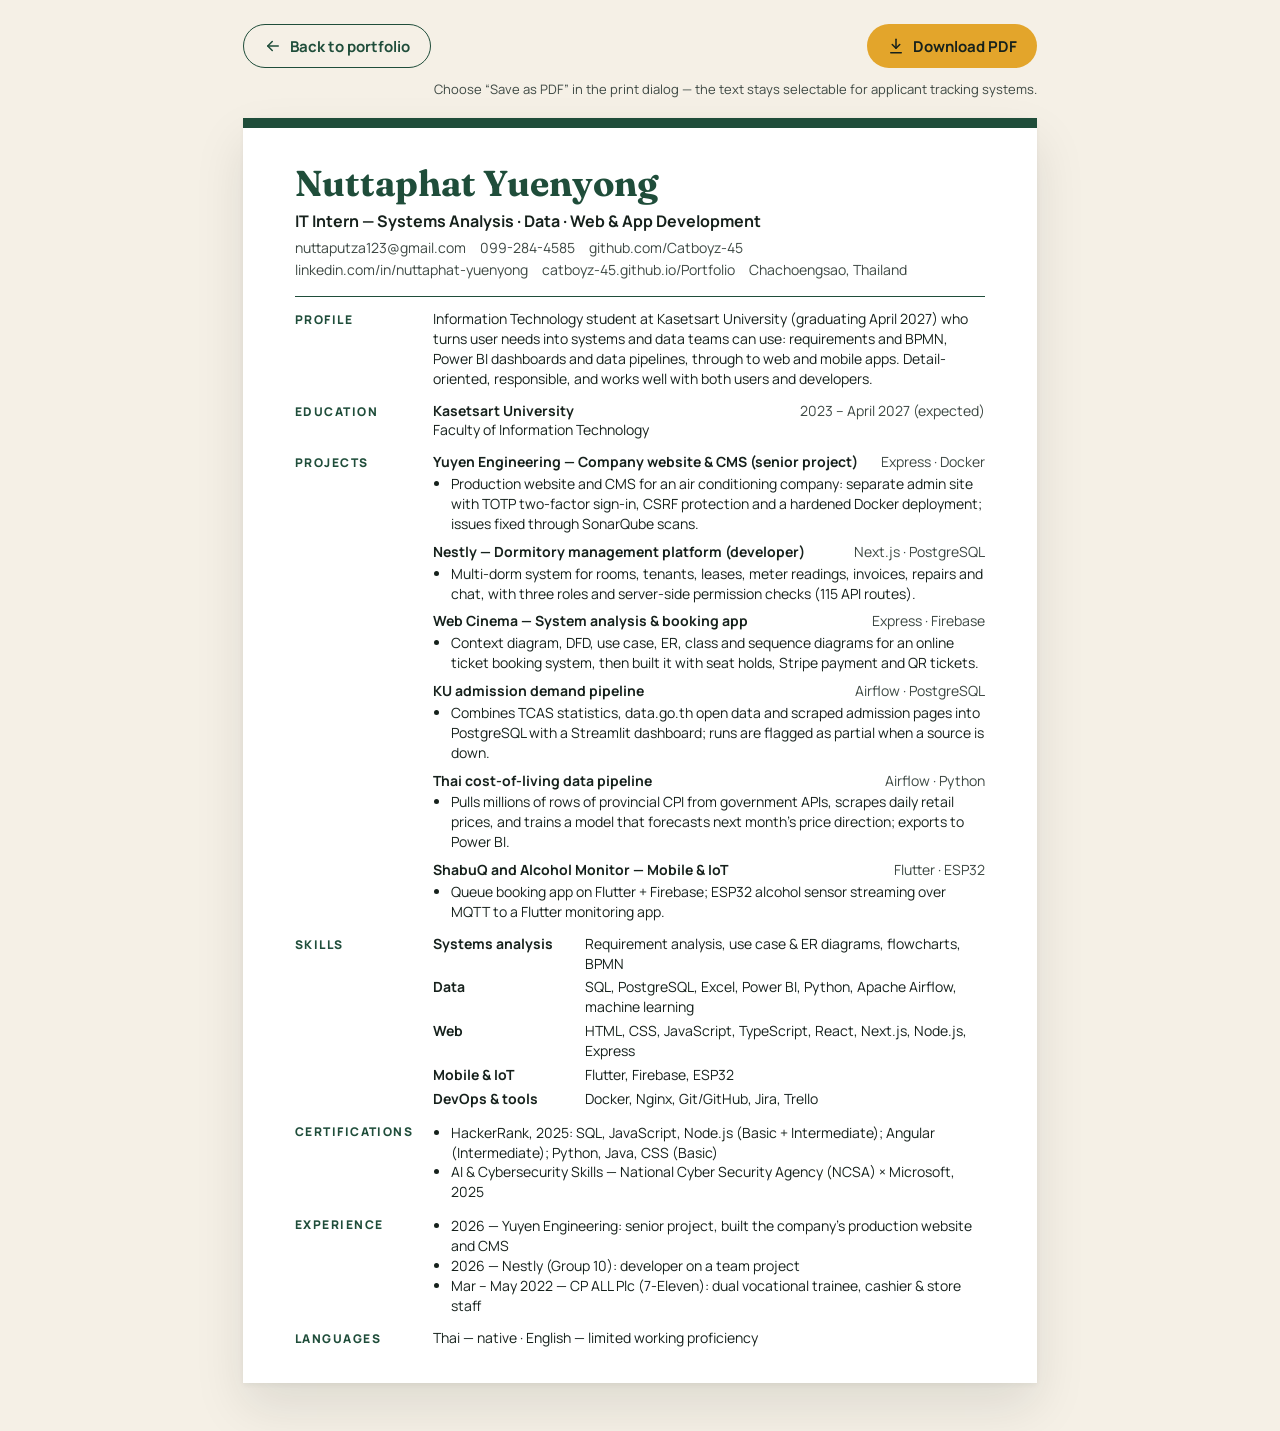
==== resume.html @ 97e7f238 "Rework experience timeline and update graduation date - Add Yuyen Engineering senior project and Nes" ====
<!DOCTYPE html>
<html lang="en">
  <head>
    <meta charset="UTF-8" />
    <meta name="viewport" content="width=device-width, initial-scale=1.0" />
    <title>Nuttaphat Yuenyong — Resume</title>
    <meta name="description" content="Resume of Nuttaphat Yuenyong, IT intern candidate in systems analysis, data, and web and app development, Kasetsart University." />
    <link rel="icon" href="images/favicon.svg" type="image/svg+xml" />
    <link rel="preconnect" href="https://fonts.googleapis.com" />
    <link rel="preconnect" href="https://fonts.gstatic.com" crossorigin />
    <link
      href="https://fonts.googleapis.com/css2?family=Fraunces:opsz,wght@9..144,700&family=Manrope:wght@400;500;600;700;800&display=swap"
      rel="stylesheet"
    />
    <style>
      :root {
        --green: #1f4d3a;
        --green-dark: #173b2d;
        --gold: #e3a52b;
        --cream: #f5f0e6;
        --ink: #16211c;
        --muted: #3d4843;
        --ease-out: cubic-bezier(0.2, 0.7, 0.2, 1);
      }

      * {
        box-sizing: border-box;
      }

      body {
        margin: 0;
        padding: 24px 16px 48px;
        background: var(--cream);
        color: var(--ink);
        font-family: "Manrope", system-ui, sans-serif;
        -webkit-font-smoothing: antialiased;
      }

      .toolbar {
        max-width: 794px;
        margin: 0 auto 20px;
        display: flex;
        flex-wrap: wrap;
        align-items: center;
        justify-content: space-between;
        gap: 12px;
      }

      .btn {
        display: inline-flex;
        align-items: center;
        gap: 8px;
        min-height: 44px;
        padding: 0 20px;
        border: 0;
        border-radius: 999px;
        font: 700 15px/1 "Manrope", sans-serif;
        text-decoration: none;
        cursor: pointer;
        transition: transform 300ms cubic-bezier(0.34, 1.4, 0.64, 1), box-shadow 300ms ease, background-color 200ms ease;
      }

      .btn:hover {
        transform: translateY(-2px);
      }

      .btn svg {
        width: 18px;
        height: 18px;
        fill: none;
        stroke: currentColor;
        stroke-width: 2;
        stroke-linecap: round;
        stroke-linejoin: round;
      }

      .btn-back {
        background: transparent;
        color: var(--green);
        border: 1.5px solid var(--green);
      }

      .btn-back:hover {
        background: var(--green);
        color: var(--cream);
      }

      .btn-print {
        background: var(--gold);
        color: var(--ink);
      }

      .btn-print:hover {
        box-shadow: 0 10px 24px rgba(227, 165, 43, 0.35);
      }

      .btn:focus-visible {
        outline: 3px solid var(--gold);
        outline-offset: 3px;
      }

      .hint {
        width: 100%;
        margin: 0;
        font-size: 13px;
        color: var(--muted);
        text-align: right;
      }

      /* A4 sheet: 210 x 297 mm */
      .page {
        width: 210mm;
        max-width: 100%;
        min-height: 297mm;
        margin: 0 auto;
        background: #fff;
        box-shadow: 0 2px 6px rgba(22, 33, 28, 0.06), 0 24px 48px rgba(22, 33, 28, 0.1);
        border-top: 10px solid var(--green);
        padding: 36px 52px 36px;
        font-size: 14px;
        line-height: 1.42;
        animation: sheet-in 800ms var(--ease-out) both;
      }

      .page > * {
        animation: rise 700ms var(--ease-out) both;
        animation-delay: calc(var(--d, 0) * 70ms + 200ms);
      }

      header {
        padding-bottom: 16px;
        border-bottom: 1.5px solid var(--green);
      }

      h1 {
        margin: 0;
        font-family: "Fraunces", Georgia, serif;
        font-size: 36px;
        line-height: 1.1;
        color: var(--green);
      }

      .role {
        margin: 6px 0 0;
        font-size: 16px;
        font-weight: 700;
      }

      .contact-line {
        margin: 6px 0 0;
        display: flex;
        flex-wrap: wrap;
        gap: 2px 14px;
        font-size: 14px;
        color: var(--muted);
      }

      .contact-line a {
        color: inherit;
        text-decoration: none;
      }

      .contact-line a:hover {
        color: var(--green);
        text-decoration: underline;
      }

      section {
        display: grid;
        grid-template-columns: 116px minmax(0, 1fr);
        gap: 0 22px;
        padding-top: 12px;
      }

      h2 {
        margin: 2px 0 0;
        font-size: 12px;
        font-weight: 800;
        letter-spacing: 0.12em;
        text-transform: uppercase;
        color: var(--green);
      }

      p {
        margin: 0;
      }

      .item + .item {
        margin-top: 8px;
      }

      .item-head {
        display: flex;
        justify-content: space-between;
        gap: 16px;
      }

      .item-head span {
        color: var(--muted);
        white-space: nowrap;
      }

      ul {
        margin: 2px 0 0;
        padding-left: 18px;
      }

      dl {
        margin: 0;
        display: grid;
        grid-template-columns: 140px minmax(0, 1fr);
        gap: 4px 12px;
      }

      dt {
        font-weight: 700;
      }

      dd {
        margin: 0;
      }

      @keyframes sheet-in {
        from {
          opacity: 0;
          transform: translateY(24px) scale(0.985);
        }
        to {
          opacity: 1;
          transform: none;
        }
      }

      @keyframes rise {
        from {
          opacity: 0;
          transform: translateY(12px);
        }
        to {
          opacity: 1;
          transform: none;
        }
      }

      @media (max-width: 640px) {
        .page {
          padding: 28px 20px 32px;
          min-height: 0;
        }

        section,
        dl {
          grid-template-columns: minmax(0, 1fr);
        }

        h2 {
          margin-bottom: 6px;
        }

        dd + dt {
          margin-top: 6px;
        }

        .hint {
          text-align: left;
        }
      }

      @media (prefers-reduced-motion: reduce) {
        .page,
        .page > * {
          animation: none;
        }

        .btn {
          transition: none;
        }
      }

      @media print {
        @page {
          size: A4;
          margin: 0;
        }

        body {
          padding: 0;
          background: #fff;
        }

        .toolbar {
          display: none;
        }

        .page {
          width: 210mm;
          height: 297mm;
          min-height: 0;
          box-shadow: none;
          animation: none;
          overflow: hidden;
          -webkit-print-color-adjust: exact;
          print-color-adjust: exact;
        }

        .page > * {
          animation: none;
        }
      }
    </style>
  </head>
  <body>
    <div class="toolbar">
      <a class="btn btn-back" href="index.html">
        <svg viewBox="0 0 24 24" aria-hidden="true"><path d="M19 12H5" /><path d="m11 18-6-6 6-6" /></svg>
        Back to portfolio
      </a>
      <button class="btn btn-print" type="button" onclick="window.print()">
        <svg viewBox="0 0 24 24" aria-hidden="true"><path d="M12 3v12" /><path d="m7 10 5 5 5-5" /><path d="M5 21h14" /></svg>
        Download PDF
      </button>
      <p class="hint">Choose “Save as PDF” in the print dialog — the text stays selectable for applicant tracking systems.</p>
    </div>

    <article class="page">
      <header style="--d: 0">
        <h1>Nuttaphat Yuenyong</h1>
        <p class="role">IT Intern — Systems Analysis · Data · Web &amp; App Development</p>
        <p class="contact-line">
          <a href="mailto:nuttaputza123@gmail.com">nuttaputza123@gmail.com</a>
          <span>099-284-4585</span>
          <a href="https://github.com/Catboyz-45">github.com/Catboyz-45</a>
          <a href="https://www.linkedin.com/in/nuttaphat-yuenyong">linkedin.com/in/nuttaphat-yuenyong</a>
          <a href="https://catboyz-45.github.io/Portfolio/">catboyz-45.github.io/Portfolio</a>
          <span>Chachoengsao, Thailand</span>
        </p>
      </header>

      <section style="--d: 1">
        <h2>Profile</h2>
        <p>
          Information Technology student at Kasetsart University (graduating April 2027) who turns user needs into
          systems and data teams can use: requirements and BPMN, Power BI dashboards and data pipelines, through
          to web and mobile apps. Detail-oriented, responsible, and works well with both users and developers.
        </p>
      </section>

      <section style="--d: 2">
        <h2>Education</h2>
        <div>
          <div class="item-head"><strong>Kasetsart University</strong><span>2023 – April 2027 (expected)</span></div>
          <p>Faculty of Information Technology</p>
        </div>
      </section>

      <section style="--d: 3">
        <h2>Projects</h2>
        <div>
          <div class="item">
            <div class="item-head"><strong>Yuyen Engineering — Company website &amp; CMS (senior project)</strong><span>Express · Docker</span></div>
            <ul>
              <li>Production website and CMS for an air conditioning company: separate admin site with TOTP two-factor sign-in, CSRF protection and a hardened Docker deployment; issues fixed through SonarQube scans.</li>
            </ul>
          </div>
          <div class="item">
            <div class="item-head"><strong>Nestly — Dormitory management platform (developer)</strong><span>Next.js · PostgreSQL</span></div>
            <ul>
              <li>Multi-dorm system for rooms, tenants, leases, meter readings, invoices, repairs and chat, with three roles and server-side permission checks (115 API routes).</li>
            </ul>
          </div>
          <div class="item">
            <div class="item-head"><strong>Web Cinema — System analysis &amp; booking app</strong><span>Express · Firebase</span></div>
            <ul>
              <li>Context diagram, DFD, use case, ER, class and sequence diagrams for an online ticket booking system, then built it with seat holds, Stripe payment and QR tickets.</li>
            </ul>
          </div>
          <div class="item">
            <div class="item-head"><strong>KU admission demand pipeline</strong><span>Airflow · PostgreSQL</span></div>
            <ul>
              <li>Combines TCAS statistics, data.go.th open data and scraped admission pages into PostgreSQL with a Streamlit dashboard; runs are flagged as partial when a source is down.</li>
            </ul>
          </div>
          <div class="item">
            <div class="item-head"><strong>Thai cost-of-living data pipeline</strong><span>Airflow · Python</span></div>
            <ul>
              <li>Pulls millions of rows of provincial CPI from government APIs, scrapes daily retail prices, and trains a model that forecasts next month’s price direction; exports to Power BI.</li>
            </ul>
          </div>
          <div class="item">
            <div class="item-head"><strong>ShabuQ and Alcohol Monitor — Mobile &amp; IoT</strong><span>Flutter · ESP32</span></div>
            <ul>
              <li>Queue booking app on Flutter + Firebase; ESP32 alcohol sensor streaming over MQTT to a Flutter monitoring app.</li>
            </ul>
          </div>
        </div>
      </section>

      <section style="--d: 4">
        <h2>Skills</h2>
        <dl>
          <dt>Systems analysis</dt>
          <dd>Requirement analysis, use case &amp; ER diagrams, flowcharts, BPMN</dd>
          <dt>Data</dt>
          <dd>SQL, PostgreSQL, Excel, Power BI, Python, Apache Airflow, machine learning</dd>
          <dt>Web</dt>
          <dd>HTML, CSS, JavaScript, TypeScript, React, Next.js, Node.js, Express</dd>
          <dt>Mobile &amp; IoT</dt>
          <dd>Flutter, Firebase, ESP32</dd>
          <dt>DevOps &amp; tools</dt>
          <dd>Docker, Nginx, Git/GitHub, Jira, Trello</dd>
        </dl>
      </section>

      <section style="--d: 5">
        <h2>Certifications</h2>
        <ul>
          <li>HackerRank, 2025: SQL, JavaScript, Node.js (Basic + Intermediate); Angular (Intermediate); Python, Java, CSS (Basic)</li>
          <li>AI &amp; Cybersecurity Skills — National Cyber Security Agency (NCSA) × Microsoft, 2025</li>
        </ul>
      </section>

      <section style="--d: 6">
        <h2>Experience</h2>
        <ul>
          <li>2026 — Yuyen Engineering: senior project, built the company’s production website and CMS</li>
          <li>2026 — Nestly (Group 10): developer on a team project</li>
          <li>Mar – May 2022 — CP ALL Plc (7-Eleven): dual vocational trainee, cashier &amp; store staff</li>
        </ul>
      </section>

      <section style="--d: 7">
        <h2>Languages</h2>
        <p>Thai — native · English — limited working proficiency</p>
      </section>
    </article>
  </body>
</html>
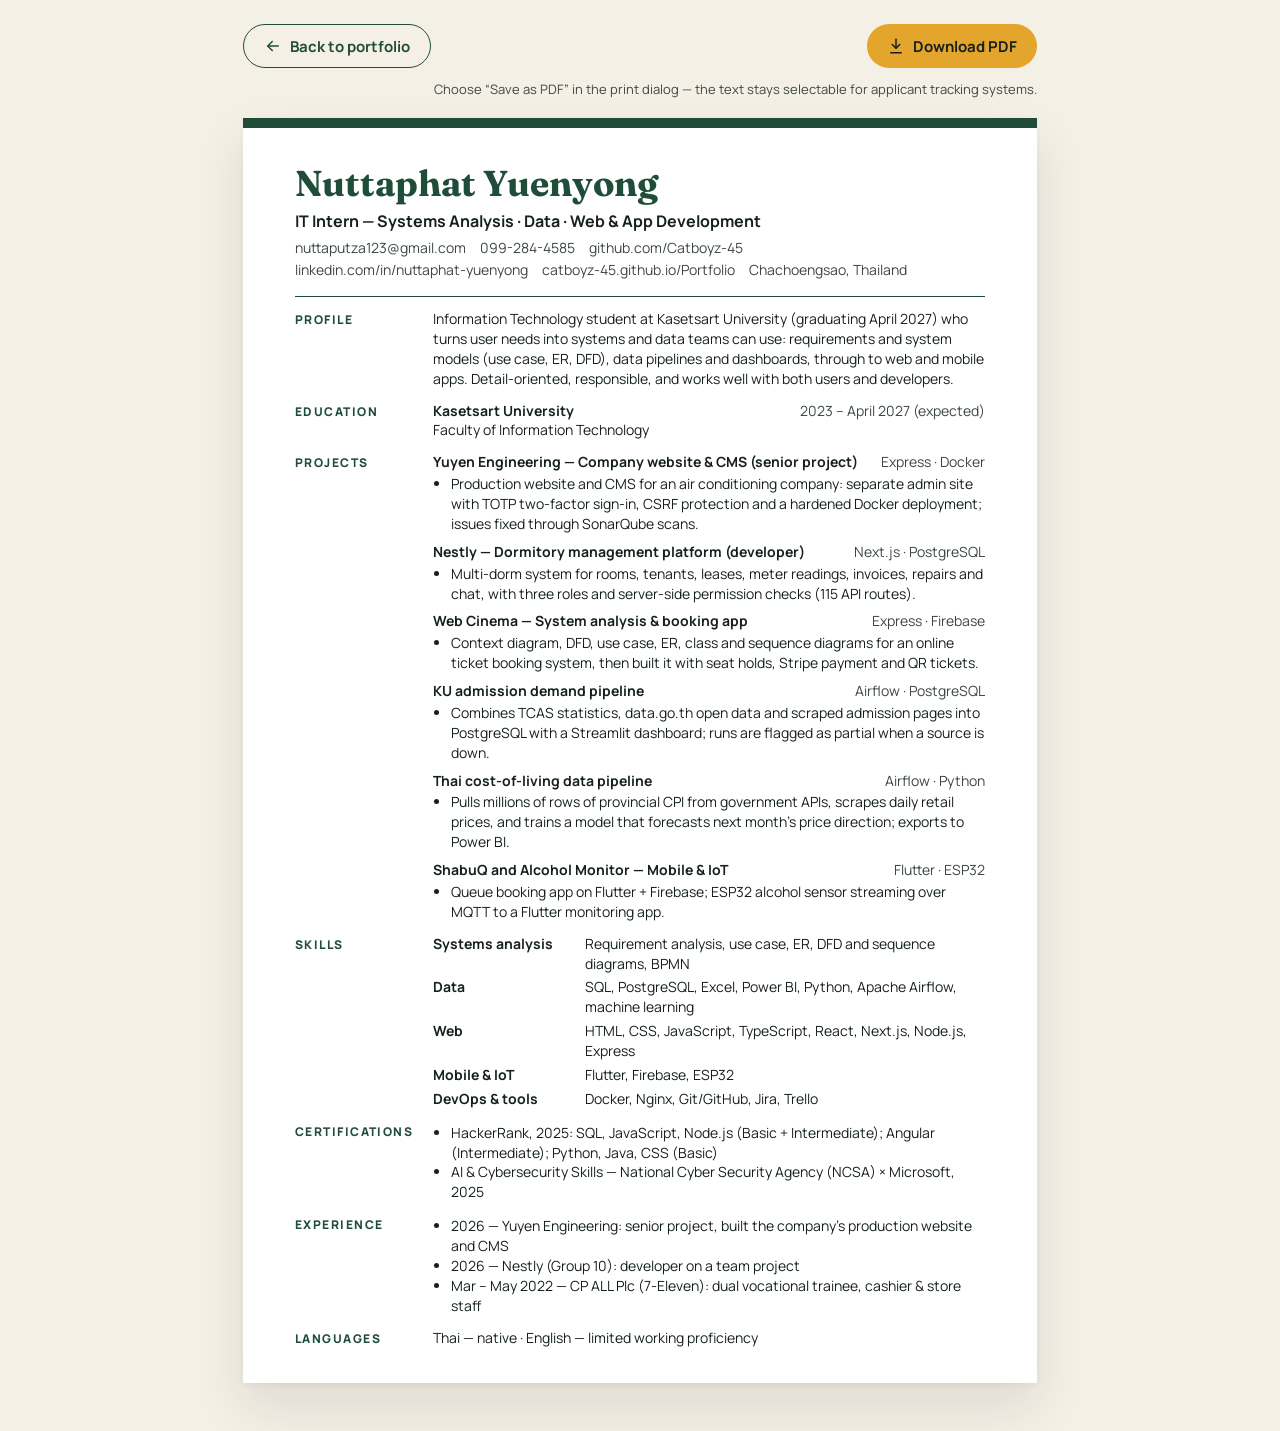
==== commit 6f60b94b: "Align hero with evidence, add link preview, real cost-of-living dashboard - Hero and meta text now n" ====
--- a/resume.html
+++ b/resume.html
@@ -340,7 +340,7 @@
         <h2>Profile</h2>
         <p>
           Information Technology student at Kasetsart University (graduating April 2027) who turns user needs into
-          systems and data teams can use: requirements and BPMN, Power BI dashboards and data pipelines, through
+          systems and data teams can use: requirements and system models (use case, ER, DFD), data pipelines and dashboards, through
           to web and mobile apps. Detail-oriented, responsible, and works well with both users and developers.
         </p>
       </section>
@@ -399,7 +399,7 @@
         <h2>Skills</h2>
         <dl>
           <dt>Systems analysis</dt>
-          <dd>Requirement analysis, use case &amp; ER diagrams, flowcharts, BPMN</dd>
+          <dd>Requirement analysis, use case, ER, DFD and sequence diagrams, BPMN</dd>
           <dt>Data</dt>
           <dd>SQL, PostgreSQL, Excel, Power BI, Python, Apache Airflow, machine learning</dd>
           <dt>Web</dt>
